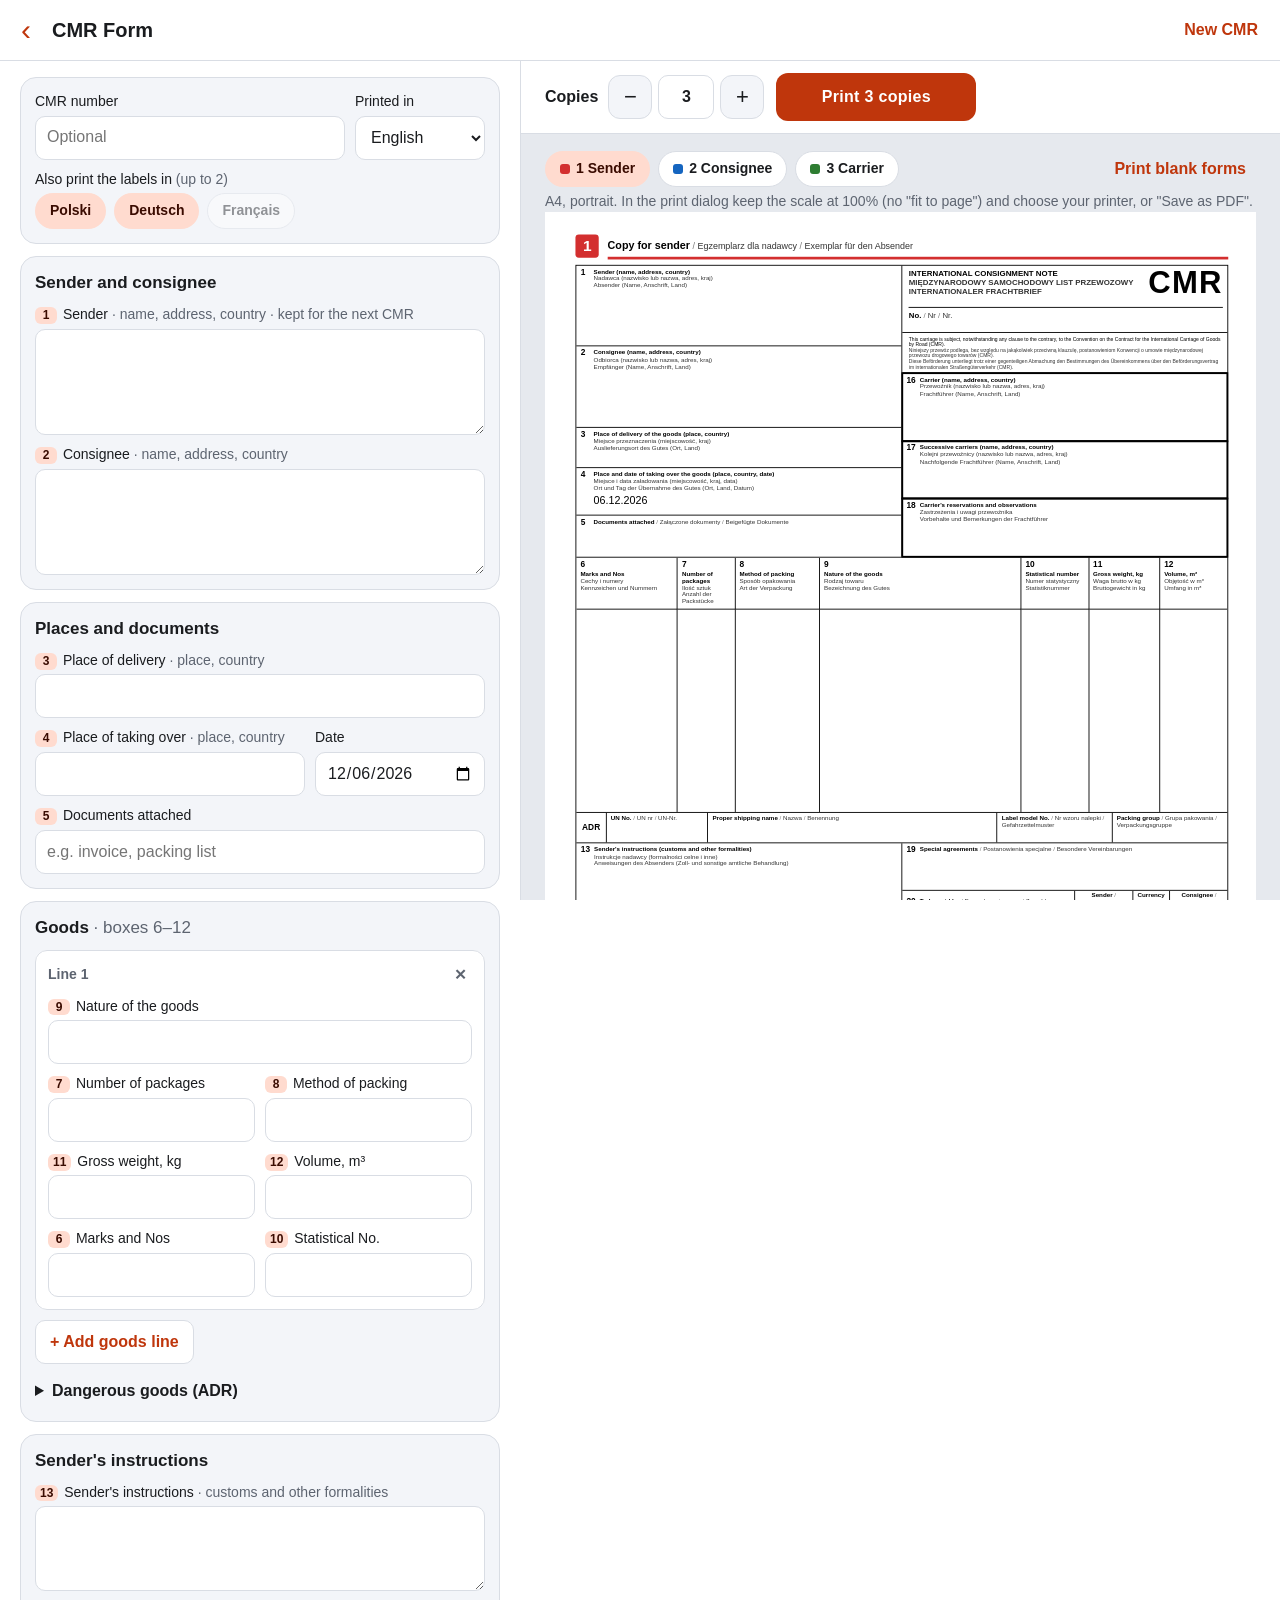
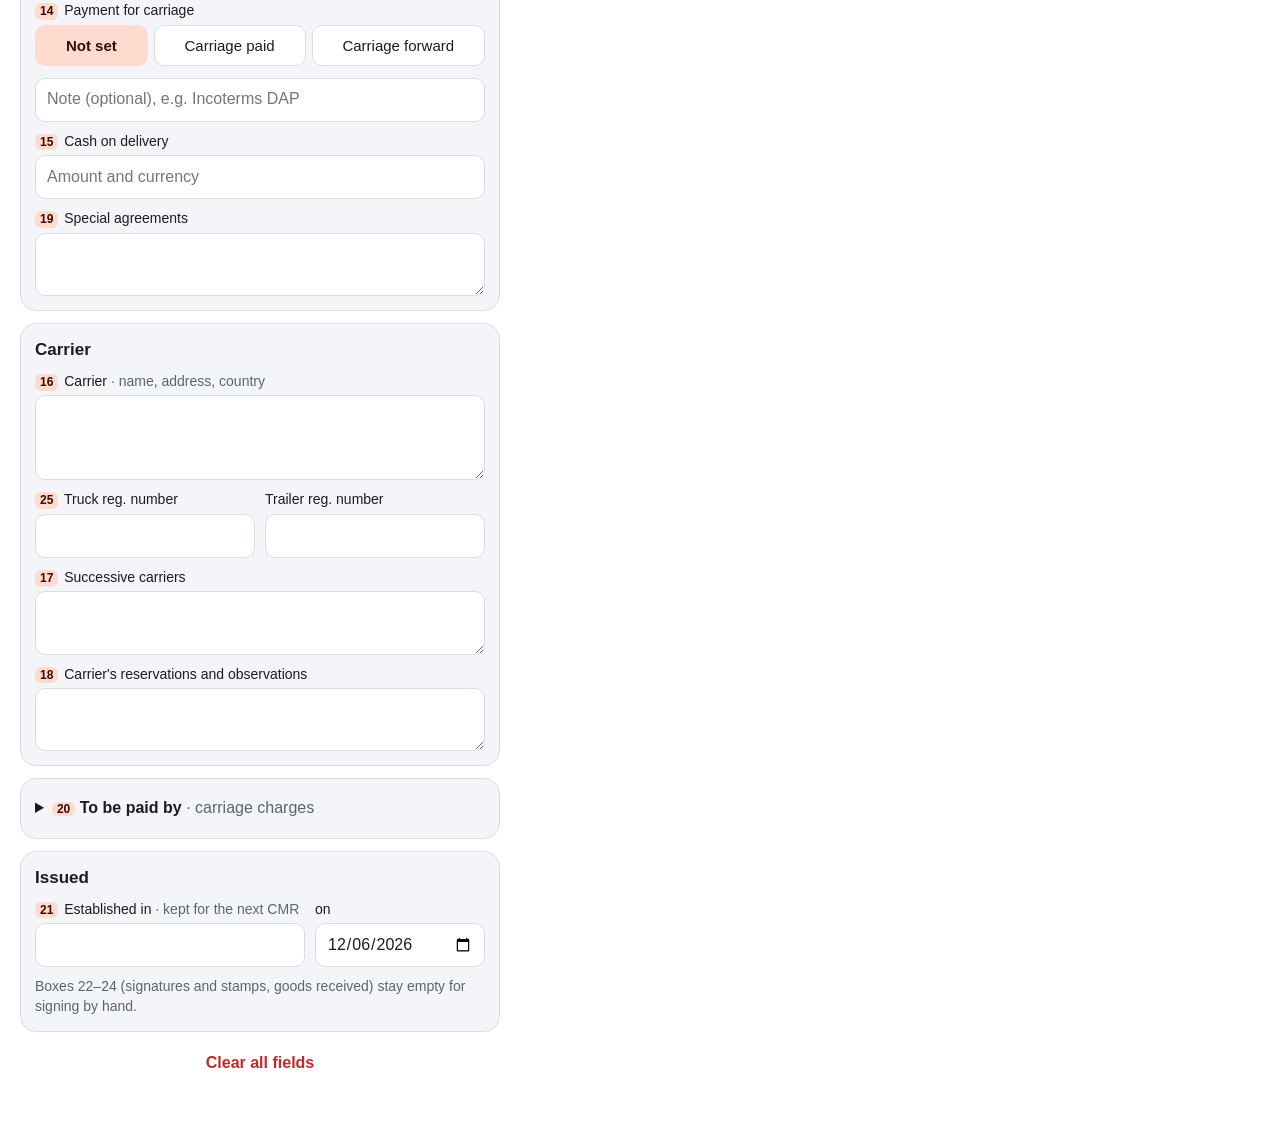
==== cmr/index.html @ 5729fc1d "Add CMR Form: fill in the consignment note and print it in any number of copies A new tool at /cmr/:" ====
<!doctype html>
<html lang="en">
<head>
  <meta charset="utf-8">
  <meta name="viewport" content="width=device-width, initial-scale=1, viewport-fit=cover">
  <title>CMR Form</title>
  <meta name="description" content="Fill in the CMR international consignment note and print it on A4, as many copies as you need.">
  <meta name="theme-color" content="#BF360C">
  <meta name="apple-mobile-web-app-capable" content="yes">
  <meta name="mobile-web-app-capable" content="yes">
  <meta name="apple-mobile-web-app-title" content="CMR Form">
  <meta name="apple-mobile-web-app-status-bar-style" content="default">
  <link rel="manifest" href="manifest.webmanifest">
  <link rel="apple-touch-icon" href="icons/apple-touch-icon.png">
  <link rel="icon" type="image/svg+xml" href="icons/icon.svg">
  <link rel="stylesheet" href="styles.css">
  <script type="module" src="js/app.js"></script>
</head>
<body>
<div class="app">
  <header class="topbar">
    <a class="back" href="../" aria-label="Warehouse Tools">‹</a>
    <h1>CMR Form</h1>
    <button id="new-btn" class="text-btn" type="button">New CMR</button>
  </header>

  <div class="layout">
    <form id="form" class="editor" autocomplete="off" novalidate>

      <section class="card">
        <div class="row">
          <label class="field grow">
            <span class="fl">CMR number</span>
            <input data-key="no" type="text" placeholder="Optional" spellcheck="false">
          </label>
          <label class="field">
            <span class="fl">Printed in</span>
            <select id="lang-main"></select>
          </label>
        </div>
        <div class="field">
          <span class="fl">Also print the labels in <span class="muted">(up to 2)</span></span>
          <div id="lang-extra" class="chips"></div>
        </div>
      </section>

      <section class="card">
        <h2>Sender and consignee</h2>
        <label class="field">
          <span class="fl"><b>1</b> Sender <span class="muted">· name, address, country · kept for the next CMR</span></span>
          <textarea data-key="sender" rows="4"></textarea>
        </label>
        <label class="field">
          <span class="fl"><b>2</b> Consignee <span class="muted">· name, address, country</span></span>
          <textarea data-key="consignee" rows="4"></textarea>
        </label>
      </section>

      <section class="card">
        <h2>Places and documents</h2>
        <label class="field">
          <span class="fl"><b>3</b> Place of delivery <span class="muted">· place, country</span></span>
          <input data-key="delivery" type="text">
        </label>
        <div class="row">
          <label class="field grow">
            <span class="fl"><b>4</b> Place of taking over <span class="muted">· place, country</span></span>
            <input data-key="takeoverPlace" type="text">
          </label>
          <label class="field date">
            <span class="fl">Date</span>
            <input data-key="takeoverDate" type="date">
          </label>
        </div>
        <label class="field">
          <span class="fl"><b>5</b> Documents attached</span>
          <input data-key="documents" type="text" placeholder="e.g. invoice, packing list">
        </label>
      </section>

      <section class="card">
        <h2>Goods <span class="muted">· boxes 6–12</span></h2>
        <div id="items"></div>
        <button id="add-item" class="secondary-btn" type="button">+ Add goods line</button>
        <p id="goods-total" class="total-line"></p>
        <details class="sub" id="adr-details">
          <summary>Dangerous goods (ADR)</summary>
          <div class="row">
            <label class="field"><span class="fl">UN No.</span><input data-key="adrUn" type="text" inputmode="numeric"></label>
            <label class="field grow"><span class="fl">Proper shipping name</span><input data-key="adrName" type="text"></label>
          </div>
          <div class="row">
            <label class="field grow"><span class="fl">Label model No.</span><input data-key="adrLabel" type="text"></label>
            <label class="field grow"><span class="fl">Packing group</span><input data-key="adrGroup" type="text"></label>
          </div>
        </details>
      </section>

      <section class="card">
        <h2>Sender's instructions</h2>
        <label class="field">
          <span class="fl"><b>13</b> Sender's instructions <span class="muted">· customs and other formalities</span></span>
          <textarea data-key="instructions" rows="3"></textarea>
        </label>
        <div class="field">
          <span class="fl"><b>14</b> Payment for carriage</span>
          <div class="seg" role="radiogroup">
            <label><input type="radio" name="payment" data-key="payment" value=""><span>Not set</span></label>
            <label><input type="radio" name="payment" data-key="payment" value="paid"><span>Carriage paid</span></label>
            <label><input type="radio" name="payment" data-key="payment" value="forward"><span>Carriage forward</span></label>
          </div>
          <input data-key="paymentNote" type="text" placeholder="Note (optional), e.g. Incoterms DAP">
        </div>
        <label class="field">
          <span class="fl"><b>15</b> Cash on delivery</span>
          <input data-key="cod" type="text" placeholder="Amount and currency">
        </label>
        <label class="field">
          <span class="fl"><b>19</b> Special agreements</span>
          <textarea data-key="special" rows="2"></textarea>
        </label>
      </section>

      <section class="card">
        <h2>Carrier</h2>
        <label class="field">
          <span class="fl"><b>16</b> Carrier <span class="muted">· name, address, country</span></span>
          <textarea data-key="carrier" rows="3"></textarea>
        </label>
        <div class="row">
          <label class="field grow"><span class="fl"><b>25</b> Truck reg. number</span><input data-key="truck" type="text" autocapitalize="characters" spellcheck="false"></label>
          <label class="field grow"><span class="fl">Trailer reg. number</span><input data-key="trailer" type="text" autocapitalize="characters" spellcheck="false"></label>
        </div>
        <label class="field">
          <span class="fl"><b>17</b> Successive carriers</span>
          <textarea data-key="successive" rows="2"></textarea>
        </label>
        <label class="field">
          <span class="fl"><b>18</b> Carrier's reservations and observations</span>
          <textarea data-key="reservations" rows="2"></textarea>
        </label>
      </section>

      <section class="card">
        <details class="sub">
          <summary><b>20</b> To be paid by <span class="muted">· carriage charges</span></summary>
          <div class="charges-grid" id="charges"></div>
        </details>
      </section>

      <section class="card">
        <h2>Issued</h2>
        <div class="row">
          <label class="field grow">
            <span class="fl"><b>21</b> Established in <span class="muted">· kept for the next CMR</span></span>
            <input data-key="issuedPlace" type="text">
          </label>
          <label class="field date">
            <span class="fl">on</span>
            <input data-key="issuedDate" type="date">
          </label>
        </div>
        <p class="hint">Boxes 22–24 (signatures and stamps, goods received) stay empty for signing by hand.</p>
      </section>

      <button id="clear-btn" class="text-btn danger clear" type="button">Clear all fields</button>
    </form>

    <aside class="preview-pane" aria-label="Print preview">
      <div class="printbar">
        <div class="copies">
          <span class="copies-label">Copies</span>
          <button id="copies-minus" class="step" type="button" aria-label="Fewer copies">−</button>
          <input id="copies" type="number" min="1" max="10" inputmode="numeric" aria-label="Number of copies">
          <button id="copies-plus" class="step" type="button" aria-label="More copies">+</button>
        </div>
        <button id="print-btn" class="primary-btn" type="button">Print</button>
      </div>
      <div class="pane-body">
        <div class="pane-head">
          <div id="copy-chips" class="chips copy-chips" aria-label="Preview copy"></div>
          <button id="blank-btn" class="text-btn" type="button">Print blank forms</button>
        </div>
        <p class="hint print-hint">A4, portrait. In the print dialog keep the scale at 100% (no "fit to page") and choose your printer, or "Save as PDF".</p>
        <div id="preview-wrap" class="preview-wrap"><div id="preview" class="preview"></div></div>
      </div>
    </aside>
  </div>
</div>

<datalist id="packing-list">
  <option value="EUR pallet">
  <option value="Pallet">
  <option value="Carton">
  <option value="Box">
  <option value="Crate">
  <option value="Bag">
  <option value="Drum">
  <option value="Roll">
  <option value="Bundle">
  <option value="Loose">
</datalist>

<!-- The pages that go to the printer: built when printing, hidden on screen. -->
<div id="print-root" class="print-root" aria-hidden="true"></div>
</body>
</html>
---- cmr/styles.css ----
:root {
  --bg: #ffffff;
  --surface: #f3f5f9;
  --pane: #e6e9ee;
  --text: #1a1c1f;
  --muted: #5d6470;
  --line: #d9dde4;
  --field: #ffffff;
  --primary: #bf360c;
  --on-primary: #ffffff;
  --primary-soft: #ffdbcf;
  --on-primary-soft: #3a0b00;
  --danger: #c62828;
  color-scheme: light;
}

@media (prefers-color-scheme: dark) {
  :root {
    --bg: #111318;
    --surface: #1d2027;
    --pane: #0b0d10;
    --text: #e3e5ea;
    --muted: #a3a9b4;
    --line: #353a44;
    --field: #15181d;
    --primary: #ffb59d;
    --on-primary: #5d1900;
    --primary-soft: #6e2710;
    --on-primary-soft: #ffdbcf;
    --danger: #ffb4ab;
    color-scheme: dark;
  }
}

* { box-sizing: border-box; }

html, body {
  margin: 0;
  background: var(--bg);
  color: var(--text);
  font: 16px/1.4 -apple-system, BlinkMacSystemFont, "Segoe UI", Roboto, Helvetica, Arial, sans-serif;
  -webkit-text-size-adjust: 100%;
  -webkit-tap-highlight-color: transparent;
}

button, input, select, textarea { font: inherit; color: inherit; }
button { cursor: pointer; }
[hidden] { display: none !important; }

/* ---------- Top bar ---------- */

.topbar {
  position: sticky;
  top: 0;
  z-index: 5;
  display: flex;
  align-items: center;
  gap: 4px;
  padding: calc(env(safe-area-inset-top) + 8px) 12px 8px 4px;
  border-bottom: 1px solid var(--line);
  background: var(--bg);
}
.topbar h1 { flex: 1; margin: 0; font-size: 20px; font-weight: 600; }
.back {
  display: grid;
  place-items: center;
  width: 44px;
  height: 44px;
  border-radius: 22px;
  color: var(--primary);
  font-size: 30px;
  line-height: 1;
  text-decoration: none;
}
.back:active { background: var(--surface); }

.text-btn {
  border: 0;
  background: none;
  color: var(--primary);
  font-weight: 600;
  padding: 8px 10px;
  border-radius: 8px;
}
.text-btn:hover { background: var(--surface); }
.text-btn.danger { color: var(--danger); }

.icon-btn {
  border: 0;
  background: none;
  color: var(--muted);
  width: 36px;
  height: 36px;
  border-radius: 18px;
  font-size: 15px;
  flex: none;
}
.icon-btn:hover { background: var(--surface); color: var(--text); }

.primary-btn {
  border: 0;
  border-radius: 12px;
  padding: 0 20px;
  min-height: 48px;
  background: var(--primary);
  color: var(--on-primary);
  font-weight: 700;
  letter-spacing: 0.02em;
  white-space: nowrap;
}
.primary-btn:active { filter: brightness(0.92); }

.secondary-btn {
  border: 1px solid var(--line);
  border-radius: 10px;
  padding: 10px 14px;
  background: var(--bg);
  color: var(--primary);
  font-weight: 600;
}
.secondary-btn:hover { background: var(--surface); }

/* ---------- Layout ---------- */

.layout { display: block; }

.editor {
  max-width: 640px;
  margin: 0 auto;
  padding: 12px 12px 8px;
}

.preview-pane { background: var(--pane); }
.pane-body { padding: 16px 16px 120px; }
.pane-head { display: flex; flex-wrap: wrap; align-items: center; gap: 8px; justify-content: space-between; }
.print-hint { margin: 8px 0 12px; }

.preview-wrap { position: relative; overflow: hidden; }
.preview { transform-origin: 0 0; width: max-content; }
.preview .sheet { box-shadow: 0 1px 3px rgba(0, 0, 0, 0.25), 0 6px 24px rgba(0, 0, 0, 0.12); }

/* Phones: copies and Print stay at the bottom of the screen. */
.printbar {
  position: fixed;
  left: 0;
  right: 0;
  bottom: 0;
  z-index: 6;
  display: flex;
  align-items: center;
  gap: 12px;
  padding: 10px 16px calc(env(safe-area-inset-bottom) + 10px);
  border-top: 1px solid var(--line);
  background: var(--bg);
}
.printbar .primary-btn { flex: 1; min-width: 0; padding: 0 12px; }
.editor { padding-bottom: 24px; }
@media (max-width: 480px) { .printbar .copies-label { display: none; } }

@media (min-width: 1000px) {
  .layout {
    display: grid;
    grid-template-columns: minmax(400px, 520px) 1fr;
    align-items: start;
  }
  .editor { max-width: none; margin: 0; padding: 16px 20px 40px; }
  .preview-pane {
    position: sticky;
    top: 61px;
    height: calc(100vh - 61px);
    overflow-y: auto;
    border-left: 1px solid var(--line);
  }
  .printbar {
    position: sticky;
    top: 0;
    padding: 12px 24px;
    border-top: 0;
    border-bottom: 1px solid var(--line);
  }
  .printbar .primary-btn { flex: none; min-width: 200px; }
  .pane-body { padding: 16px 24px 32px; }
}

/* ---------- Form ---------- */

.card {
  margin-bottom: 12px;
  padding: 14px;
  border: 1px solid var(--line);
  border-radius: 16px;
  background: var(--surface);
}
.card h2 { margin: 0 0 10px; font-size: 17px; }
.muted { color: var(--muted); font-weight: 400; }
.hint { margin: 4px 0 0; color: var(--muted); font-size: 14px; }

.field { display: flex; flex-direction: column; gap: 4px; margin-bottom: 10px; min-width: 0; }
.field:last-child { margin-bottom: 0; }
.fl { font-size: 14px; color: var(--text); }
.fl b {
  display: inline-block;
  min-width: 22px;
  padding: 0 5px;
  margin-right: 2px;
  border-radius: 6px;
  background: var(--primary-soft);
  color: var(--on-primary-soft);
  font-size: 12px;
  text-align: center;
}

input[type="text"], input[type="date"], input[type="number"], select, textarea {
  width: 100%;
  min-height: 44px;
  padding: 9px 11px;
  border: 1px solid var(--line);
  border-radius: 10px;
  background: var(--field);
  font-size: 16px;
}
textarea { resize: vertical; line-height: 1.35; }
input:focus, select:focus, textarea:focus { outline: 2px solid var(--primary); outline-offset: -1px; border-color: transparent; }

.row { display: flex; gap: 10px; flex-wrap: wrap; margin-bottom: 10px; }
.row:last-child { margin-bottom: 0; }
.row > .field { margin-bottom: 0; }
.row .grow { flex: 1 1 200px; }
.row .date { flex: 0 1 170px; }
.row select { min-width: 130px; }

.chips { display: flex; flex-wrap: wrap; gap: 8px; }
.chip {
  display: inline-flex;
  align-items: center;
  gap: 6px;
  min-height: 36px;
  padding: 6px 14px;
  border: 1px solid var(--line);
  border-radius: 18px;
  background: var(--bg);
  font-size: 14px;
  font-weight: 600;
}
.chip[aria-pressed="true"] { background: var(--primary-soft); color: var(--on-primary-soft); border-color: transparent; }
.chip:disabled { opacity: 0.45; cursor: default; }
.chip .dot { width: 10px; height: 10px; border-radius: 3px; flex: none; }

.item {
  margin: 0 0 10px;
  padding: 10px 12px 12px;
  border: 1px solid var(--line);
  border-radius: 12px;
  background: var(--bg);
  min-width: 0;
}
.item-head { display: flex; align-items: center; justify-content: space-between; margin: -4px -6px 4px 0; font-weight: 600; font-size: 14px; color: var(--muted); }
.item-grid { display: grid; grid-template-columns: 1fr 1fr; gap: 10px; }
.item-grid .field { margin: 0; }
.item-grid .span2 { grid-column: 1 / -1; }
.total-line { margin: 10px 0 0; font-weight: 600; }
.total-line:empty { display: none; }

.sub { margin-top: 12px; }
.card > .sub:first-child { margin-top: 0; }
.sub summary { cursor: pointer; font-weight: 600; padding: 4px 0; }
.sub summary b { font-size: 12px; padding: 0 5px; border-radius: 6px; background: var(--primary-soft); color: var(--on-primary-soft); }
.sub[open] summary { margin-bottom: 10px; }

.seg { display: flex; flex-wrap: wrap; gap: 6px; margin-bottom: 8px; }
.seg label { flex: 1 1 auto; }
.seg input { position: absolute; opacity: 0; pointer-events: none; }
.seg span {
  display: block;
  padding: 9px 12px;
  border: 1px solid var(--line);
  border-radius: 10px;
  background: var(--bg);
  text-align: center;
  font-size: 15px;
  cursor: pointer;
}
.seg input:checked + span { background: var(--primary-soft); color: var(--on-primary-soft); border-color: transparent; font-weight: 600; }
.seg input:focus-visible + span { outline: 2px solid var(--primary); }

.charges-grid { display: grid; grid-template-columns: minmax(90px, 1.4fr) 1fr 0.7fr 1fr; gap: 6px; align-items: center; }
.charges-grid input { min-height: 38px; padding: 6px 8px; font-size: 15px; }
.ch-head { font-size: 13px; color: var(--muted); font-weight: 600; }
.ch-name { font-size: 14px; }

.clear { display: block; margin: 4px auto 0; }

.copies { display: flex; align-items: center; gap: 6px; }
.copies-label { font-weight: 600; margin-right: 4px; }
.copies input { width: 56px; min-height: 44px; text-align: center; padding: 6px; font-weight: 700; -moz-appearance: textfield; appearance: textfield; }
.copies input::-webkit-inner-spin-button, .copies input::-webkit-outer-spin-button { -webkit-appearance: none; margin: 0; }
.step {
  width: 44px;
  height: 44px;
  border: 1px solid var(--line);
  border-radius: 12px;
  background: var(--surface);
  font-size: 22px;
  line-height: 1;
}
.step:disabled { opacity: 0.4; cursor: default; }

/* ==========================================================================
   The A4 sheet. Sizes in mm and pt so the printout matches the preview.
   ========================================================================== */

.sheet {
  --lfs: 5.2pt;
  --thin: 0.2mm;
  --thick: 0.6mm;
  width: 210mm;
  height: 296mm;
  padding: 6mm 8mm 6mm 9mm;
  display: flex;
  flex-direction: column;
  overflow: hidden;
  background: #fff;
  color: #000;
  font-family: Arial, "Helvetica Neue", Helvetica, "Liberation Sans", "Nimbus Sans", sans-serif;
  font-size: 9pt;
  line-height: 1.15;
  -webkit-print-color-adjust: exact;
  print-color-adjust: exact;
}
.sheet[data-langs="1"] { --lfs: 6.4pt; }
.sheet[data-langs="2"] { --lfs: 5.7pt; }

.sheet .l1 { font-weight: 700; }
.sheet .l2 { color: #333; }
.sheet .sep { color: #777; }

.copy-band {
  position: relative;
  display: flex;
  align-items: center;
  gap: 2.5mm;
  height: 8mm;
  margin-bottom: 1.5mm;
  font-size: 7.5pt;
}
.copy-no {
  display: grid;
  place-items: center;
  width: 7mm;
  height: 7mm;
  border-radius: 1mm;
  color: #fff;
  font-size: 13pt;
  font-weight: 700;
}
.copy-name .l1 { font-size: 9pt; }
.copy-bar { position: absolute; left: 9.5mm; right: 0; bottom: 0; height: 0.8mm; }

.frame {
  flex: 1;
  min-height: 0;
  display: flex;
  flex-direction: column;
  border: 0.35mm solid #000;
}
.frame > * { flex: none; }
.frame > *:not(:last-child) { border-bottom: var(--thin) solid #000; }

.sec.two { display: flex; }
.sec.two > .col { flex: 1 1 50%; min-width: 0; display: flex; flex-direction: column; }
.sec.two > .col:first-child { border-right: var(--thin) solid #000; }
.col > *:not(:last-child) { border-bottom: var(--thin) solid #000; }

.box {
  position: relative;
  display: flex;
  flex-direction: column;
  min-height: 0;
  padding: 0.8mm 1.3mm 0.6mm;
  overflow: hidden;
}
.box.bold { outline: var(--thick) solid #000; outline-offset: calc(var(--thick) * -1 + 0.1mm); }

.lbl { display: flex; align-items: flex-start; gap: 1.2mm; flex: none; }
.num { flex: none; min-width: 2.6mm; font-size: 7pt; font-weight: 700; line-height: 1; }
.lt { display: block; font-size: var(--lfs); line-height: 1.12; }
.lt > .l1, .lt > .l2 { display: block; }
.lt.inline > .l1, .lt.inline > .l2 { display: inline; }

.val {
  flex: 1;
  min-height: 0;
  overflow: hidden;
  padding: 0.6mm 0 0 3.8mm;
  white-space: pre-wrap;
  overflow-wrap: anywhere;
  font-size: 9pt;
  line-height: 1.17;
}

/* Title block */
.titleblk { display: flex; flex-direction: column; padding: 1.2mm 1.5mm 1mm 2mm; }
.tb-top { display: flex; gap: 2mm; align-items: flex-start; flex: 1; min-height: 0; }
.tb-titles { flex: 1; min-width: 0; height: 100%; overflow: hidden; font-size: 6.6pt; line-height: 1.15; }
.tb-titles > span { display: block; }
.tb-titles .l2 { font-weight: 700; color: #333; }
.tb-cmr { font-size: 26pt; font-weight: 700; letter-spacing: 0.04em; line-height: 0.9; }
.tb-no { display: flex; align-items: baseline; gap: 2mm; height: 6.5mm; flex: none; padding-top: 1.2mm; border-top: var(--thin) solid #000; }
.tb-no .lt { font-size: 6.5pt; white-space: nowrap; }
.tb-no-val { flex: 1; min-width: 0; overflow: hidden; white-space: nowrap; font-size: 11pt; font-weight: 700; }

.clause { padding: 0.9mm 1.5mm 0.7mm 2mm; overflow: hidden; font-size: 5.2pt; line-height: 1.12; }
.clause > span { display: block; }
.clause .l1 { font-weight: 400; }
.clause .l2 { color: #333; }

/* Goods */
.goods { flex: 1 1 auto !important; min-height: 0; display: flex; flex-direction: column; }
.ggrid {
  flex: 1;
  min-height: 0;
  overflow: hidden;
  display: grid;
  grid-template-columns: 30mm 17mm 25mm 1fr 20mm 21mm 20mm;
  font-size: 8.5pt;
  line-height: 1.15;
}
.ggrid > div { border-right: var(--thin) solid #000; min-width: 0; padding: 0 1.2mm; overflow-wrap: anywhere; }
.ggrid > div:nth-child(7n) { border-right: 0; }
.gh { display: flex; flex-direction: column; gap: 0.4mm; padding: 0.8mm 1.2mm 1mm !important; border-bottom: var(--thin) solid #000; }
.gh .num { margin-bottom: 0.2mm; }
.gc { padding-top: 0.7mm !important; white-space: pre-wrap; }
.gc.num-col { text-align: right; }
.gc.filler { min-height: 0; }
.gc.total { padding: 0.6mm 1.2mm 0.6mm !important; border-top: var(--thin) solid #000; font-weight: 700; }
.gc.total .lt { font-size: var(--lfs); }

.adr {
  flex: none;
  display: grid;
  grid-template-columns: 9mm 30mm 1fr 34mm 34mm;
  border-top: var(--thin) solid #000;
  min-height: 8.5mm;
}
.adr > div { border-right: var(--thin) solid #000; padding: 0.7mm 1.2mm 0.5mm; min-width: 0; overflow: hidden; }
.adr > div:last-child { border-right: 0; }
.adr-tag { display: grid; place-items: center; font-weight: 700; font-size: 7pt; }
.adr-cell { display: flex; flex-direction: column; }
.adr-val { flex: 1; min-height: 3.5mm; overflow: hidden; font-size: 8pt; white-space: nowrap; text-overflow: clip; }

/* Box 14 */
.pay { display: flex; gap: 2mm; padding: 0.6mm 0 0 3.8mm; flex: none; }
.opt { display: flex; align-items: flex-start; gap: 1mm; flex: 1 1 50%; min-width: 0; }
.opt .lt { font-size: var(--lfs); }
.cb {
  flex: none;
  display: grid;
  place-items: center;
  width: 2.8mm;
  height: 2.8mm;
  border: var(--thin) solid #000;
  font-size: 7pt;
  font-weight: 700;
  line-height: 1;
}

/* Box 20 */
.box.charges { padding: 0; }
.chgrid {
  height: 100%;
  display: grid;
  grid-template-columns: 1fr 17mm 11mm 17mm;
  grid-template-rows: auto repeat(7, 1fr);
}
.chgrid > div { border-right: var(--thin) solid #000; border-bottom: var(--thin) solid #000; padding: 0.3mm 1mm; min-width: 0; overflow: hidden; display: flex; align-items: center; }
.chgrid > div:nth-child(4n) { border-right: 0; }
.chgrid > div:nth-last-child(-n + 4) { border-bottom: 0; }
.ch-h { font-size: var(--lfs); justify-content: center; text-align: center; line-height: 1.1; }
.ch-h.first { justify-content: flex-start; text-align: left; padding: 0.8mm 1.3mm !important; }
.ch-h .lt { font-size: var(--lfs); }
.ch-l .lt { font-size: calc(var(--lfs) - 0.3pt); line-height: 1.05; }
.ch-l.strong .l1 { text-transform: uppercase; }
.ch-v { justify-content: flex-end; font-size: 7.5pt; white-space: nowrap; }

/* Box 21 */
.r21 .box { flex: 1; }
.r21 .val { padding-top: 0.4mm; }

/* Boxes 22–24 */
.sigs { display: flex; }
.sigs > .box { flex: 1 1 33.3%; min-width: 0; }
.sigs > .box:not(:last-child) { border-right: var(--thin) solid #000; }
.sig-space { flex: 1; }
.recv { display: flex; align-items: flex-end; gap: 1mm; padding: 2.2mm 0 0 3.8mm; }
.recv .lt { font-size: var(--lfs); white-space: nowrap; }
.dots { flex: 1; border-bottom: var(--thin) dotted #000; height: 2.6mm; min-width: 4mm; }
.dots.short { flex: 0.8; }

/* Box 25 and the note */
.r25 .box { flex: 1; }
.regs { display: flex; gap: 3mm; padding: 0.7mm 0 0 3.8mm; flex: 1; min-height: 0; }
.reg { display: flex; align-items: baseline; gap: 1.5mm; flex: 1 1 50%; min-width: 0; }
.reg .lt { font-size: var(--lfs); white-space: nowrap; }
.reg b { flex: 1; min-width: 0; overflow: hidden; white-space: nowrap; font-size: 9pt; }
.note { justify-content: center; padding: 1mm 1.5mm; }
.note-text { max-height: 100%; overflow: hidden; font-size: 5pt; line-height: 1.15; }
.note-text .l1 { font-weight: 400; }

/* ---------- Printing: only the sheets go to the printer ---------- */

.print-root { position: fixed; left: -400mm; top: 0; visibility: hidden; pointer-events: none; }

@page { size: A4 portrait; margin: 0; }

@media print {
  html, body { background: #fff !important; }
  .app { display: none !important; }
  .print-root { position: static; left: auto; visibility: visible; }
  .print-root .sheet { break-after: page; page-break-after: always; }
  .print-root .sheet:last-child { break-after: auto; page-break-after: auto; }
}
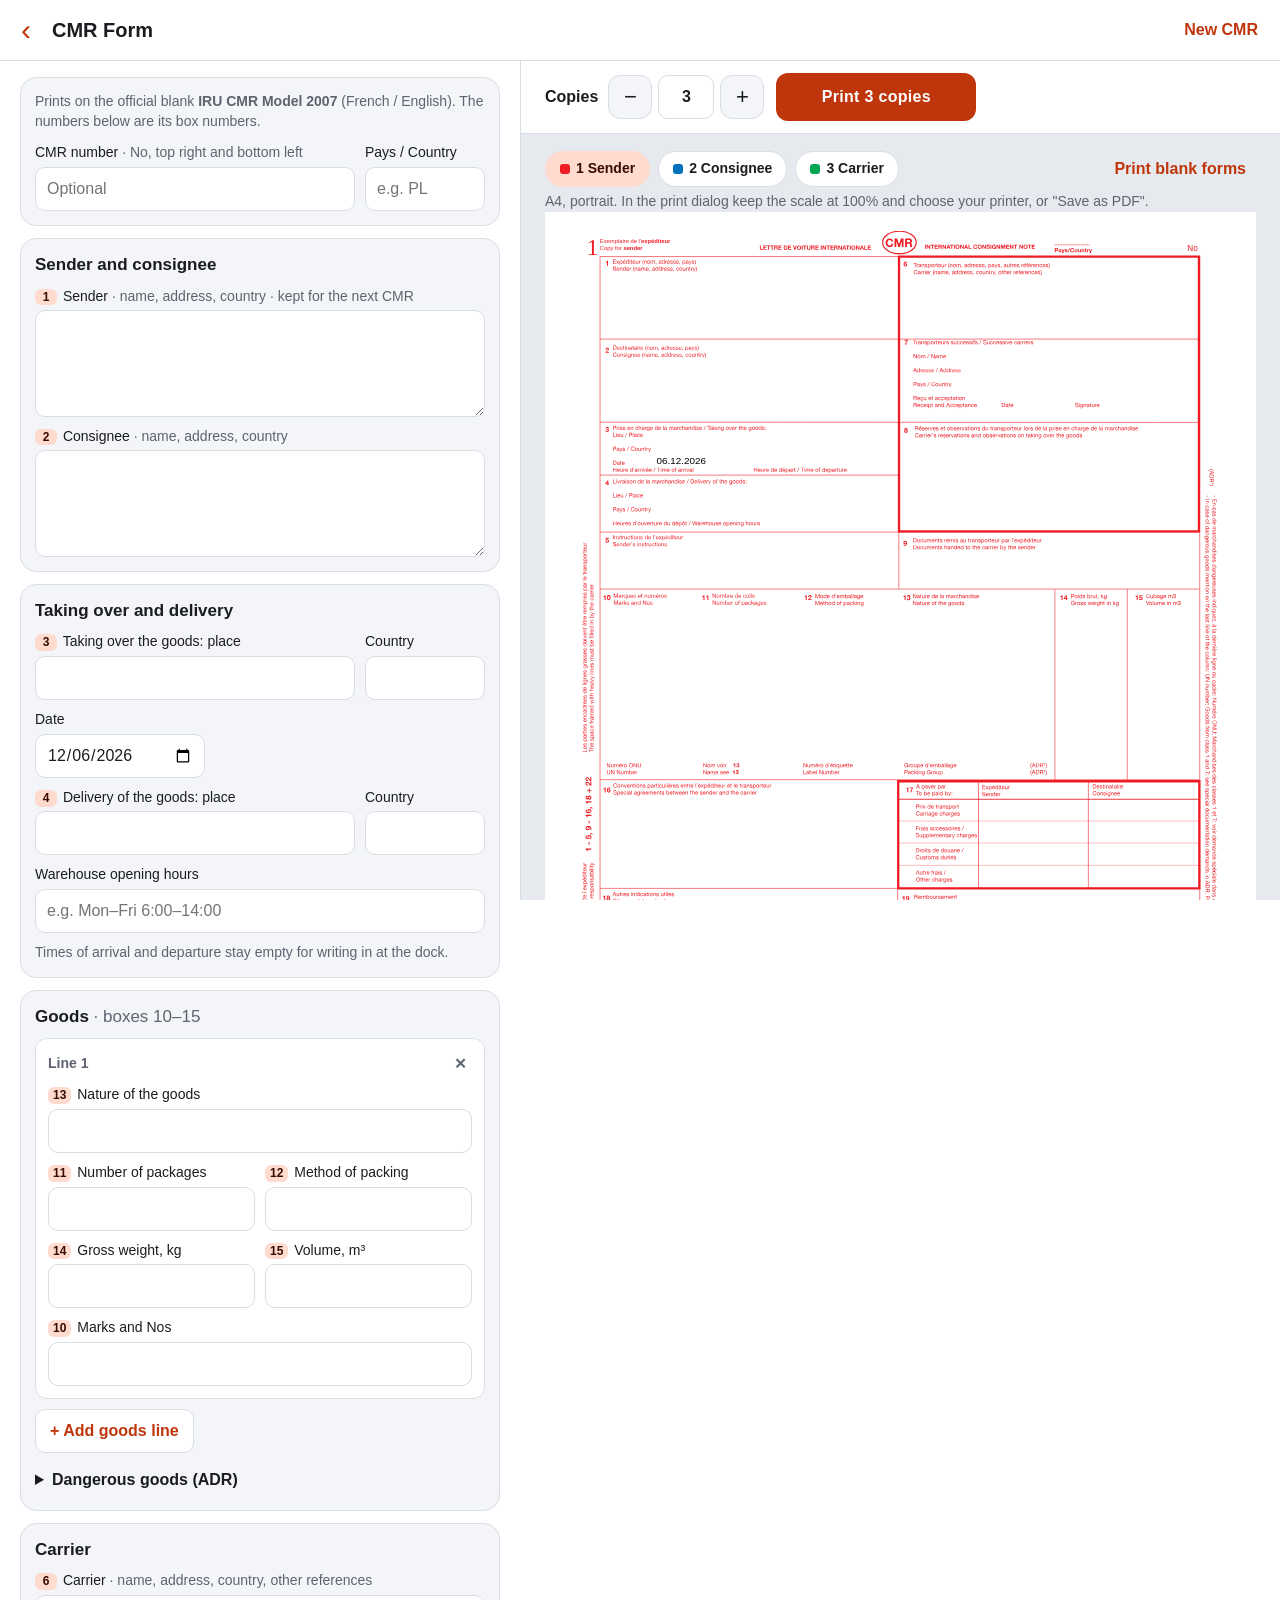
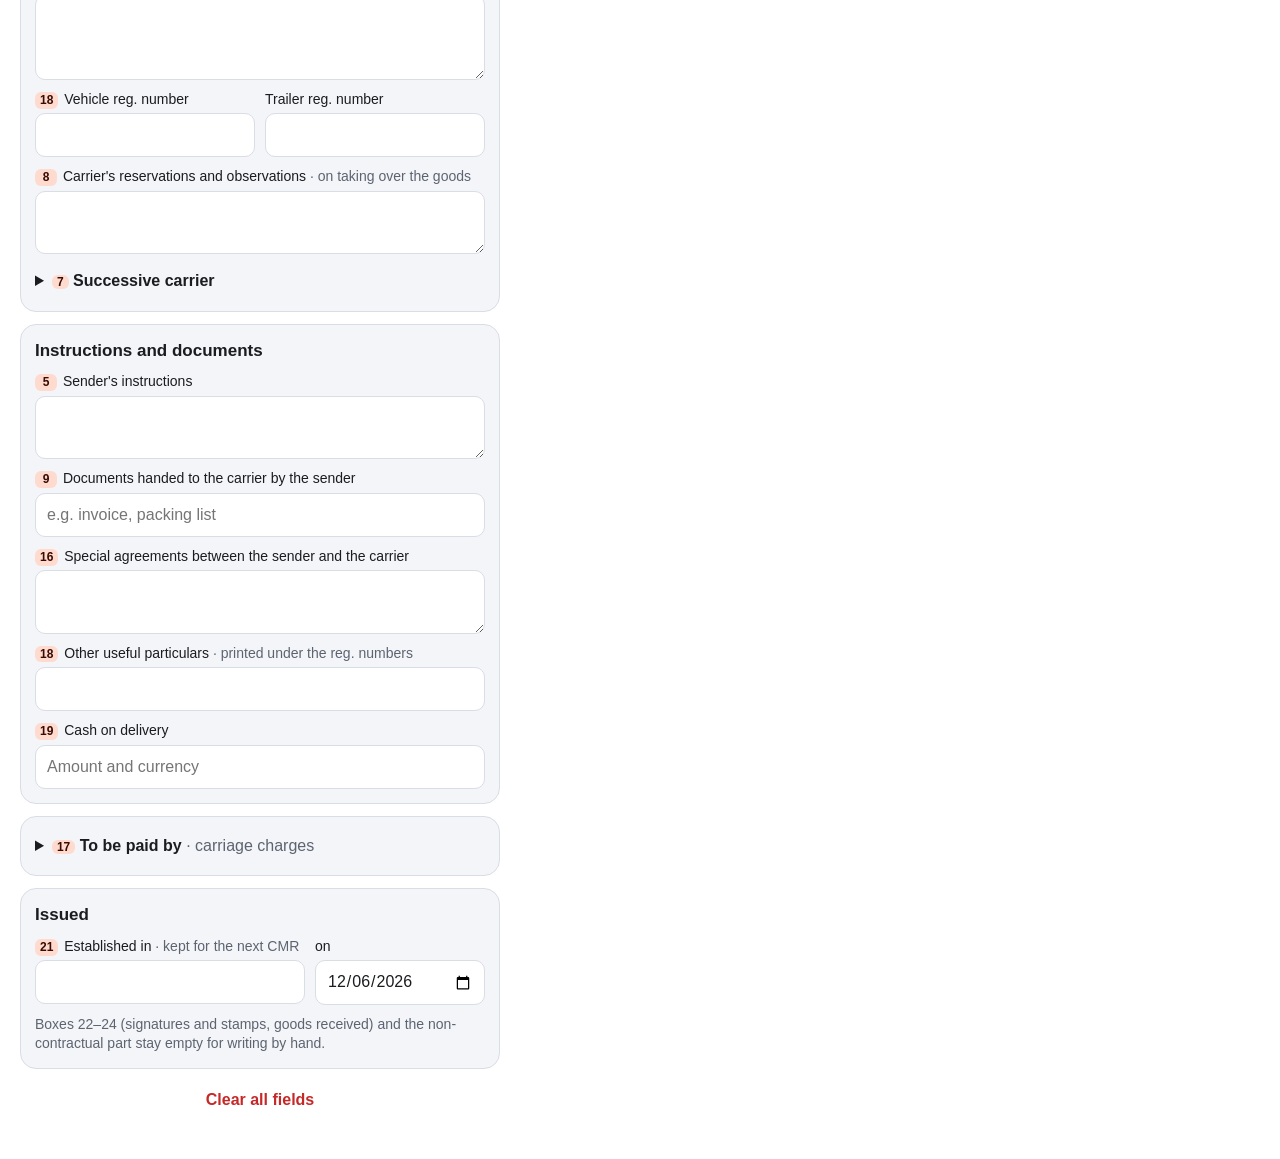
==== commit 671fca4f: "Print the CMR on IRU's official blank form (CMR Model 2007) The note is now printed on IRU's blank C" ====
--- a/cmr/index.html
+++ b/cmr/index.html
@@ -4,7 +4,7 @@
   <meta charset="utf-8">
   <meta name="viewport" content="width=device-width, initial-scale=1, viewport-fit=cover">
   <title>CMR Form</title>
-  <meta name="description" content="Fill in the CMR international consignment note and print it on A4, as many copies as you need.">
+  <meta name="description" content="Fill in the CMR consignment note and print it on the official IRU CMR Model 2007 form, as many copies as you need.">
   <meta name="theme-color" content="#BF360C">
   <meta name="apple-mobile-web-app-capable" content="yes">
   <meta name="mobile-web-app-capable" content="yes">
@@ -28,19 +28,16 @@
     <form id="form" class="editor" autocomplete="off" novalidate>
 
       <section class="card">
-        <div class="row">
-          <label class="field grow">
-            <span class="fl">CMR number</span>
+        <p class="form-note">Prints on the official blank <strong>IRU CMR Model 2007</strong> (French / English). The numbers below are its box numbers.</p>
+        <div class="row">
+          <label class="field grow">
+            <span class="fl">CMR number <span class="muted">· No, top right and bottom left</span></span>
             <input data-key="no" type="text" placeholder="Optional" spellcheck="false">
           </label>
-          <label class="field">
-            <span class="fl">Printed in</span>
-            <select id="lang-main"></select>
-          </label>
-        </div>
-        <div class="field">
-          <span class="fl">Also print the labels in <span class="muted">(up to 2)</span></span>
-          <div id="lang-extra" class="chips"></div>
+          <label class="field country">
+            <span class="fl">Pays / Country</span>
+            <input data-key="country" type="text" placeholder="e.g. PL" autocapitalize="characters" spellcheck="false">
+          </label>
         </div>
       </section>
 
@@ -57,93 +54,104 @@
       </section>
 
       <section class="card">
-        <h2>Places and documents</h2>
-        <label class="field">
-          <span class="fl"><b>3</b> Place of delivery <span class="muted">· place, country</span></span>
-          <input data-key="delivery" type="text">
-        </label>
-        <div class="row">
-          <label class="field grow">
-            <span class="fl"><b>4</b> Place of taking over <span class="muted">· place, country</span></span>
+        <h2>Taking over and delivery</h2>
+        <div class="row">
+          <label class="field grow">
+            <span class="fl"><b>3</b> Taking over the goods: place</span>
             <input data-key="takeoverPlace" type="text">
+          </label>
+          <label class="field country">
+            <span class="fl">Country</span>
+            <input data-key="takeoverCountry" type="text">
           </label>
           <label class="field date">
             <span class="fl">Date</span>
             <input data-key="takeoverDate" type="date">
           </label>
         </div>
-        <label class="field">
-          <span class="fl"><b>5</b> Documents attached</span>
-          <input data-key="documents" type="text" placeholder="e.g. invoice, packing list">
-        </label>
-      </section>
-
-      <section class="card">
-        <h2>Goods <span class="muted">· boxes 6–12</span></h2>
+        <div class="row">
+          <label class="field grow">
+            <span class="fl"><b>4</b> Delivery of the goods: place</span>
+            <input data-key="deliveryPlace" type="text">
+          </label>
+          <label class="field country">
+            <span class="fl">Country</span>
+            <input data-key="deliveryCountry" type="text">
+          </label>
+        </div>
+        <label class="field">
+          <span class="fl">Warehouse opening hours</span>
+          <input data-key="deliveryHours" type="text" placeholder="e.g. Mon–Fri 6:00–14:00">
+        </label>
+        <p class="hint">Times of arrival and departure stay empty for writing in at the dock.</p>
+      </section>
+
+      <section class="card">
+        <h2>Goods <span class="muted">· boxes 10–15</span></h2>
         <div id="items"></div>
         <button id="add-item" class="secondary-btn" type="button">+ Add goods line</button>
         <p id="goods-total" class="total-line"></p>
         <details class="sub" id="adr-details">
           <summary>Dangerous goods (ADR)</summary>
+          <p class="hint">Printed on the last line of the goods box. Write the proper shipping name in 13 Nature of the goods.</p>
           <div class="row">
-            <label class="field"><span class="fl">UN No.</span><input data-key="adrUn" type="text" inputmode="numeric"></label>
-            <label class="field grow"><span class="fl">Proper shipping name</span><input data-key="adrName" type="text"></label>
-          </div>
-          <div class="row">
-            <label class="field grow"><span class="fl">Label model No.</span><input data-key="adrLabel" type="text"></label>
+            <label class="field grow"><span class="fl">UN number</span><input data-key="adrUn" type="text" inputmode="numeric"></label>
+            <label class="field grow"><span class="fl">Label number</span><input data-key="adrLabel" type="text"></label>
             <label class="field grow"><span class="fl">Packing group</span><input data-key="adrGroup" type="text"></label>
           </div>
         </details>
       </section>
 
       <section class="card">
-        <h2>Sender's instructions</h2>
-        <label class="field">
-          <span class="fl"><b>13</b> Sender's instructions <span class="muted">· customs and other formalities</span></span>
-          <textarea data-key="instructions" rows="3"></textarea>
-        </label>
-        <div class="field">
-          <span class="fl"><b>14</b> Payment for carriage</span>
-          <div class="seg" role="radiogroup">
-            <label><input type="radio" name="payment" data-key="payment" value=""><span>Not set</span></label>
-            <label><input type="radio" name="payment" data-key="payment" value="paid"><span>Carriage paid</span></label>
-            <label><input type="radio" name="payment" data-key="payment" value="forward"><span>Carriage forward</span></label>
-          </div>
-          <input data-key="paymentNote" type="text" placeholder="Note (optional), e.g. Incoterms DAP">
-        </div>
-        <label class="field">
-          <span class="fl"><b>15</b> Cash on delivery</span>
+        <h2>Carrier</h2>
+        <label class="field">
+          <span class="fl"><b>6</b> Carrier <span class="muted">· name, address, country, other references</span></span>
+          <textarea data-key="carrier" rows="3"></textarea>
+        </label>
+        <div class="row">
+          <label class="field grow"><span class="fl"><b>18</b> Vehicle reg. number</span><input data-key="truck" type="text" autocapitalize="characters" spellcheck="false"></label>
+          <label class="field grow"><span class="fl">Trailer reg. number</span><input data-key="trailer" type="text" autocapitalize="characters" spellcheck="false"></label>
+        </div>
+        <label class="field">
+          <span class="fl"><b>8</b> Carrier's reservations and observations <span class="muted">· on taking over the goods</span></span>
+          <textarea data-key="reservations" rows="2"></textarea>
+        </label>
+        <details class="sub">
+          <summary><b>7</b> Successive carrier</summary>
+          <label class="field"><span class="fl">Name</span><input data-key="succName" type="text"></label>
+          <label class="field"><span class="fl">Address</span><input data-key="succAddress" type="text"></label>
+          <label class="field"><span class="fl">Country</span><input data-key="succCountry" type="text"></label>
+        </details>
+      </section>
+
+      <section class="card">
+        <h2>Instructions and documents</h2>
+        <label class="field">
+          <span class="fl"><b>5</b> Sender's instructions</span>
+          <textarea data-key="instructions" rows="2"></textarea>
+        </label>
+        <label class="field">
+          <span class="fl"><b>9</b> Documents handed to the carrier by the sender</span>
+          <input data-key="documents" type="text" placeholder="e.g. invoice, packing list">
+        </label>
+        <label class="field">
+          <span class="fl"><b>16</b> Special agreements between the sender and the carrier</span>
+          <textarea data-key="special" rows="2"></textarea>
+        </label>
+        <label class="field">
+          <span class="fl"><b>18</b> Other useful particulars <span class="muted">· printed under the reg. numbers</span></span>
+          <input data-key="other" type="text">
+        </label>
+        <label class="field">
+          <span class="fl"><b>19</b> Cash on delivery</span>
           <input data-key="cod" type="text" placeholder="Amount and currency">
         </label>
-        <label class="field">
-          <span class="fl"><b>19</b> Special agreements</span>
-          <textarea data-key="special" rows="2"></textarea>
-        </label>
-      </section>
-
-      <section class="card">
-        <h2>Carrier</h2>
-        <label class="field">
-          <span class="fl"><b>16</b> Carrier <span class="muted">· name, address, country</span></span>
-          <textarea data-key="carrier" rows="3"></textarea>
-        </label>
-        <div class="row">
-          <label class="field grow"><span class="fl"><b>25</b> Truck reg. number</span><input data-key="truck" type="text" autocapitalize="characters" spellcheck="false"></label>
-          <label class="field grow"><span class="fl">Trailer reg. number</span><input data-key="trailer" type="text" autocapitalize="characters" spellcheck="false"></label>
-        </div>
-        <label class="field">
-          <span class="fl"><b>17</b> Successive carriers</span>
-          <textarea data-key="successive" rows="2"></textarea>
-        </label>
-        <label class="field">
-          <span class="fl"><b>18</b> Carrier's reservations and observations</span>
-          <textarea data-key="reservations" rows="2"></textarea>
-        </label>
       </section>
 
       <section class="card">
         <details class="sub">
-          <summary><b>20</b> To be paid by <span class="muted">· carriage charges</span></summary>
+          <summary><b>17</b> To be paid by <span class="muted">· carriage charges</span></summary>
+          <p class="hint">Write the currency with the amount, e.g. 1 250,00 EUR.</p>
           <div class="charges-grid" id="charges"></div>
         </details>
       </section>
@@ -160,7 +168,7 @@
             <input data-key="issuedDate" type="date">
           </label>
         </div>
-        <p class="hint">Boxes 22–24 (signatures and stamps, goods received) stay empty for signing by hand.</p>
+        <p class="hint">Boxes 22–24 (signatures and stamps, goods received) and the non-contractual part stay empty for writing by hand.</p>
       </section>
 
       <button id="clear-btn" class="text-btn danger clear" type="button">Clear all fields</button>
@@ -174,14 +182,15 @@
           <input id="copies" type="number" min="1" max="10" inputmode="numeric" aria-label="Number of copies">
           <button id="copies-plus" class="step" type="button" aria-label="More copies">+</button>
         </div>
-        <button id="print-btn" class="primary-btn" type="button">Print</button>
+        <button id="print-btn" class="primary-btn" type="button" disabled>Print</button>
       </div>
       <div class="pane-body">
         <div class="pane-head">
           <div id="copy-chips" class="chips copy-chips" aria-label="Preview copy"></div>
           <button id="blank-btn" class="text-btn" type="button">Print blank forms</button>
         </div>
-        <p class="hint print-hint">A4, portrait. In the print dialog keep the scale at 100% (no "fit to page") and choose your printer, or "Save as PDF".</p>
+        <p id="fit-warning" class="fit-warning" role="status" hidden></p>
+        <p class="hint print-hint">A4, portrait. In the print dialog keep the scale at 100% and choose your printer, or "Save as PDF".</p>
         <div id="preview-wrap" class="preview-wrap"><div id="preview" class="preview"></div></div>
       </div>
     </aside>
@@ -201,6 +210,8 @@
   <option value="Loose">
 </datalist>
 
+<!-- IRU's blank form, loaded from template/iru-cmr-2007.svg and drawn on every page. -->
+<div id="form-art" class="form-art" aria-hidden="true"></div>
 <!-- The pages that go to the printer: built when printing, hidden on screen. -->
 <div id="print-root" class="print-root" aria-hidden="true"></div>
 </body>
--- a/cmr/styles.css
+++ b/cmr/styles.css
@@ -227,7 +227,8 @@
 .row > .field { margin-bottom: 0; }
 .row .grow { flex: 1 1 200px; }
 .row .date { flex: 0 1 170px; }
-.row select { min-width: 130px; }
+.row .country { flex: 0 1 120px; }
+.form-note { margin: 0 0 12px; font-size: 14px; color: var(--muted); }
 
 .chips { display: flex; flex-wrap: wrap; gap: 8px; }
 .chip {
@@ -267,23 +268,7 @@
 .sub summary b { font-size: 12px; padding: 0 5px; border-radius: 6px; background: var(--primary-soft); color: var(--on-primary-soft); }
 .sub[open] summary { margin-bottom: 10px; }
 
-.seg { display: flex; flex-wrap: wrap; gap: 6px; margin-bottom: 8px; }
-.seg label { flex: 1 1 auto; }
-.seg input { position: absolute; opacity: 0; pointer-events: none; }
-.seg span {
-  display: block;
-  padding: 9px 12px;
-  border: 1px solid var(--line);
-  border-radius: 10px;
-  background: var(--bg);
-  text-align: center;
-  font-size: 15px;
-  cursor: pointer;
-}
-.seg input:checked + span { background: var(--primary-soft); color: var(--on-primary-soft); border-color: transparent; font-weight: 600; }
-.seg input:focus-visible + span { outline: 2px solid var(--primary); }
-
-.charges-grid { display: grid; grid-template-columns: minmax(90px, 1.4fr) 1fr 0.7fr 1fr; gap: 6px; align-items: center; }
+.charges-grid { display: grid; grid-template-columns: minmax(110px, 1.2fr) 1fr 1fr; gap: 6px; align-items: center; }
 .charges-grid input { min-height: 38px; padding: 6px 8px; font-size: 15px; }
 .ch-head { font-size: 13px; color: var(--muted); font-weight: 600; }
 .ch-name { font-size: 14px; }
@@ -306,209 +291,82 @@
 .step:disabled { opacity: 0.4; cursor: default; }
 
 /* ==========================================================================
-   The A4 sheet. Sizes in mm and pt so the printout matches the preview.
+   The A4 sheet: IRU's blank CMR (Model 2007) with the data on top.
+   Positions are in pt on the IRU page (595.22 × 842 pt), so the print matches the form exactly.
    ========================================================================== */
 
 .sheet {
-  --lfs: 5.2pt;
-  --thin: 0.2mm;
-  --thick: 0.6mm;
+  --form: #ed1c24;
+  position: relative;
   width: 210mm;
   height: 296mm;
-  padding: 6mm 8mm 6mm 9mm;
-  display: flex;
-  flex-direction: column;
   overflow: hidden;
   background: #fff;
   color: #000;
-  font-family: Arial, "Helvetica Neue", Helvetica, "Liberation Sans", "Nimbus Sans", sans-serif;
+  font-family: Arial, "Liberation Sans", Arimo, Helvetica, sans-serif;
   font-size: 9pt;
-  line-height: 1.15;
   -webkit-print-color-adjust: exact;
   print-color-adjust: exact;
 }
-.sheet[data-langs="1"] { --lfs: 6.4pt; }
-.sheet[data-langs="2"] { --lfs: 5.7pt; }
-
-.sheet .l1 { font-weight: 700; }
-.sheet .l2 { color: #333; }
-.sheet .sep { color: #777; }
-
-.copy-band {
-  position: relative;
-  display: flex;
-  align-items: center;
-  gap: 2.5mm;
-  height: 8mm;
-  margin-bottom: 1.5mm;
-  font-size: 7.5pt;
-}
+
+/* The IRU page reaches 1.5 mm from the paper edge, where printers cannot print: it is shrunk to
+   97.5 % and centred, which leaves at least 7 mm all round. */
+.page {
+  position: absolute;
+  left: 0;
+  top: 0;
+  width: 595.22pt;
+  height: 842pt;
+  transform-origin: 0 0;
+  transform: translate(7.6pt, 2.7pt) scale(0.975);
+}
+.art { position: absolute; left: 0; top: 0; width: 595.22pt; height: 842pt; color: var(--form); overflow: visible; }
+
+/* Copy heading, sample-number "No" and other texts printed in the colour of the copy */
+.copy-head { color: var(--form); }
 .copy-no {
-  display: grid;
-  place-items: center;
-  width: 7mm;
-  height: 7mm;
-  border-radius: 1mm;
-  color: #fff;
-  font-size: 13pt;
-  font-weight: 700;
-}
-.copy-name .l1 { font-size: 9pt; }
-.copy-bar { position: absolute; left: 9.5mm; right: 0; bottom: 0; height: 0.8mm; }
-
-.frame {
-  flex: 1;
-  min-height: 0;
-  display: flex;
-  flex-direction: column;
-  border: 0.35mm solid #000;
-}
-.frame > * { flex: none; }
-.frame > *:not(:last-child) { border-bottom: var(--thin) solid #000; }
-
-.sec.two { display: flex; }
-.sec.two > .col { flex: 1 1 50%; min-width: 0; display: flex; flex-direction: column; }
-.sec.two > .col:first-child { border-right: var(--thin) solid #000; }
-.col > *:not(:last-child) { border-bottom: var(--thin) solid #000; }
-
-.box {
-  position: relative;
-  display: flex;
-  flex-direction: column;
-  min-height: 0;
-  padding: 0.8mm 1.3mm 0.6mm;
-  overflow: hidden;
-}
-.box.bold { outline: var(--thick) solid #000; outline-offset: calc(var(--thick) * -1 + 0.1mm); }
-
-.lbl { display: flex; align-items: flex-start; gap: 1.2mm; flex: none; }
-.num { flex: none; min-width: 2.6mm; font-size: 7pt; font-weight: 700; line-height: 1; }
-.lt { display: block; font-size: var(--lfs); line-height: 1.12; }
-.lt > .l1, .lt > .l2 { display: block; }
-.lt.inline > .l1, .lt.inline > .l2 { display: inline; }
-
-.val {
-  flex: 1;
-  min-height: 0;
-  overflow: hidden;
-  padding: 0.6mm 0 0 3.8mm;
-  white-space: pre-wrap;
-  overflow-wrap: anywhere;
-  font-size: 9pt;
-  line-height: 1.17;
-}
-
-/* Title block */
-.titleblk { display: flex; flex-direction: column; padding: 1.2mm 1.5mm 1mm 2mm; }
-.tb-top { display: flex; gap: 2mm; align-items: flex-start; flex: 1; min-height: 0; }
-.tb-titles { flex: 1; min-width: 0; height: 100%; overflow: hidden; font-size: 6.6pt; line-height: 1.15; }
-.tb-titles > span { display: block; }
-.tb-titles .l2 { font-weight: 700; color: #333; }
-.tb-cmr { font-size: 26pt; font-weight: 700; letter-spacing: 0.04em; line-height: 0.9; }
-.tb-no { display: flex; align-items: baseline; gap: 2mm; height: 6.5mm; flex: none; padding-top: 1.2mm; border-top: var(--thin) solid #000; }
-.tb-no .lt { font-size: 6.5pt; white-space: nowrap; }
-.tb-no-val { flex: 1; min-width: 0; overflow: hidden; white-space: nowrap; font-size: 11pt; font-weight: 700; }
-
-.clause { padding: 0.9mm 1.5mm 0.7mm 2mm; overflow: hidden; font-size: 5.2pt; line-height: 1.12; }
-.clause > span { display: block; }
-.clause .l1 { font-weight: 400; }
-.clause .l2 { color: #333; }
-
-/* Goods */
-.goods { flex: 1 1 auto !important; min-height: 0; display: flex; flex-direction: column; }
-.ggrid {
-  flex: 1;
-  min-height: 0;
-  overflow: hidden;
-  display: grid;
-  grid-template-columns: 30mm 17mm 25mm 1fr 20mm 21mm 20mm;
-  font-size: 8.5pt;
-  line-height: 1.15;
-}
-.ggrid > div { border-right: var(--thin) solid #000; min-width: 0; padding: 0 1.2mm; overflow-wrap: anywhere; }
-.ggrid > div:nth-child(7n) { border-right: 0; }
-.gh { display: flex; flex-direction: column; gap: 0.4mm; padding: 0.8mm 1.2mm 1mm !important; border-bottom: var(--thin) solid #000; }
-.gh .num { margin-bottom: 0.2mm; }
-.gc { padding-top: 0.7mm !important; white-space: pre-wrap; }
-.gc.num-col { text-align: right; }
-.gc.filler { min-height: 0; }
-.gc.total { padding: 0.6mm 1.2mm 0.6mm !important; border-top: var(--thin) solid #000; font-weight: 700; }
-.gc.total .lt { font-size: var(--lfs); }
-
-.adr {
-  flex: none;
-  display: grid;
-  grid-template-columns: 9mm 30mm 1fr 34mm 34mm;
-  border-top: var(--thin) solid #000;
-  min-height: 8.5mm;
-}
-.adr > div { border-right: var(--thin) solid #000; padding: 0.7mm 1.2mm 0.5mm; min-width: 0; overflow: hidden; }
-.adr > div:last-child { border-right: 0; }
-.adr-tag { display: grid; place-items: center; font-weight: 700; font-size: 7pt; }
-.adr-cell { display: flex; flex-direction: column; }
-.adr-val { flex: 1; min-height: 3.5mm; overflow: hidden; font-size: 8pt; white-space: nowrap; text-overflow: clip; }
-
-/* Box 14 */
-.pay { display: flex; gap: 2mm; padding: 0.6mm 0 0 3.8mm; flex: none; }
-.opt { display: flex; align-items: flex-start; gap: 1mm; flex: 1 1 50%; min-width: 0; }
-.opt .lt { font-size: var(--lfs); }
-.cb {
-  flex: none;
-  display: grid;
-  place-items: center;
-  width: 2.8mm;
-  height: 2.8mm;
-  border: var(--thin) solid #000;
-  font-size: 7pt;
-  font-weight: 700;
-  line-height: 1;
-}
-
-/* Box 20 */
-.box.charges { padding: 0; }
-.chgrid {
-  height: 100%;
-  display: grid;
-  grid-template-columns: 1fr 17mm 11mm 17mm;
-  grid-template-rows: auto repeat(7, 1fr);
-}
-.chgrid > div { border-right: var(--thin) solid #000; border-bottom: var(--thin) solid #000; padding: 0.3mm 1mm; min-width: 0; overflow: hidden; display: flex; align-items: center; }
-.chgrid > div:nth-child(4n) { border-right: 0; }
-.chgrid > div:nth-last-child(-n + 4) { border-bottom: 0; }
-.ch-h { font-size: var(--lfs); justify-content: center; text-align: center; line-height: 1.1; }
-.ch-h.first { justify-content: flex-start; text-align: left; padding: 0.8mm 1.3mm !important; }
-.ch-h .lt { font-size: var(--lfs); }
-.ch-l .lt { font-size: calc(var(--lfs) - 0.3pt); line-height: 1.05; }
-.ch-l.strong .l1 { text-transform: uppercase; }
-.ch-v { justify-content: flex-end; font-size: 7.5pt; white-space: nowrap; }
-
-/* Box 21 */
-.r21 .box { flex: 1; }
-.r21 .val { padding-top: 0.4mm; }
-
-/* Boxes 22–24 */
-.sigs { display: flex; }
-.sigs > .box { flex: 1 1 33.3%; min-width: 0; }
-.sigs > .box:not(:last-child) { border-right: var(--thin) solid #000; }
-.sig-space { flex: 1; }
-.recv { display: flex; align-items: flex-end; gap: 1mm; padding: 2.2mm 0 0 3.8mm; }
-.recv .lt { font-size: var(--lfs); white-space: nowrap; }
-.dots { flex: 1; border-bottom: var(--thin) dotted #000; height: 2.6mm; min-width: 4mm; }
-.dots.short { flex: 0.8; }
-
-/* Box 25 and the note */
-.r25 .box { flex: 1; }
-.regs { display: flex; gap: 3mm; padding: 0.7mm 0 0 3.8mm; flex: 1; min-height: 0; }
-.reg { display: flex; align-items: baseline; gap: 1.5mm; flex: 1 1 50%; min-width: 0; }
-.reg .lt { font-size: var(--lfs); white-space: nowrap; }
-.reg b { flex: 1; min-width: 0; overflow: hidden; white-space: nowrap; font-size: 9pt; }
-.note { justify-content: center; padding: 1mm 1.5mm; }
-.note-text { max-height: 100%; overflow: hidden; font-size: 5pt; line-height: 1.15; }
-.note-text .l1 { font-weight: 400; }
+  position: absolute;
+  left: 13pt;
+  top: 17.4pt;
+  width: 25pt;
+  text-align: right;
+  font: 20pt/1 "Times New Roman", Times, "Liberation Serif", serif;
+}
+.copy-name {
+  position: absolute;
+  left: 39.3pt;
+  white-space: nowrap;
+  font: 5pt/1 "Helvetica Neue", Helvetica, Arial, sans-serif;
+}
+.copy-name b { font-weight: 700; }
+.form-text { color: var(--form); font: 400 7pt/1 "Helvetica Neue", Helvetica, Arial, sans-serif; }
+
+/* Filled-in data */
+.v { position: absolute; overflow: hidden; line-height: 1; }
+.v.line { display: flex; align-items: flex-end; overflow: visible; white-space: nowrap; }
+.v.center { justify-content: center; }
+.v.strong { font-weight: 700; }
+.v.block { white-space: pre-wrap; overflow-wrap: anywhere; line-height: 1.17; }
+.v.cell { display: flex; align-items: center; justify-content: flex-end; white-space: nowrap; }
+.no-top { left: 464pt; width: 91pt; justify-content: flex-end; font-weight: 700; }
+.no-top .form-text { margin-right: 0.3em; }
+.no-bottom { left: 39pt; width: 200pt; height: 9pt; white-space: nowrap; font-size: 8pt; font-weight: 700; }
+
+/* Boxes 10–15 */
+.ggrid { position: absolute; display: grid; overflow: hidden; font-size: 8.5pt; line-height: 1.2; }
+.gc { min-width: 0; padding: 0.15em 3pt 0.15em 10pt; white-space: pre-wrap; overflow-wrap: anywhere; }
+.gc.num { padding: 0.15em 6pt 0.15em 3pt; text-align: right; }
+.gc.filler { padding: 0; }
+.gc.total { padding-top: 1.5pt; border-top: 0.5pt solid #000; font-weight: 700; }
+
+.load-error { margin: 0; padding: 24px; border-radius: 12px; background: var(--surface); }
+.fit-warning { margin: 8px 0 0; padding: 10px 12px; border-radius: 10px; background: #fff4d6; color: #6b4500; font-size: 14px; }
+@media (prefers-color-scheme: dark) { .fit-warning { background: #3f3110; color: #ffd77a; } }
 
 /* ---------- Printing: only the sheets go to the printer ---------- */
 
 .print-root { position: fixed; left: -400mm; top: 0; visibility: hidden; pointer-events: none; }
+.form-art { position: absolute; width: 0; height: 0; overflow: hidden; }
 
 @page { size: A4 portrait; margin: 0; }
 
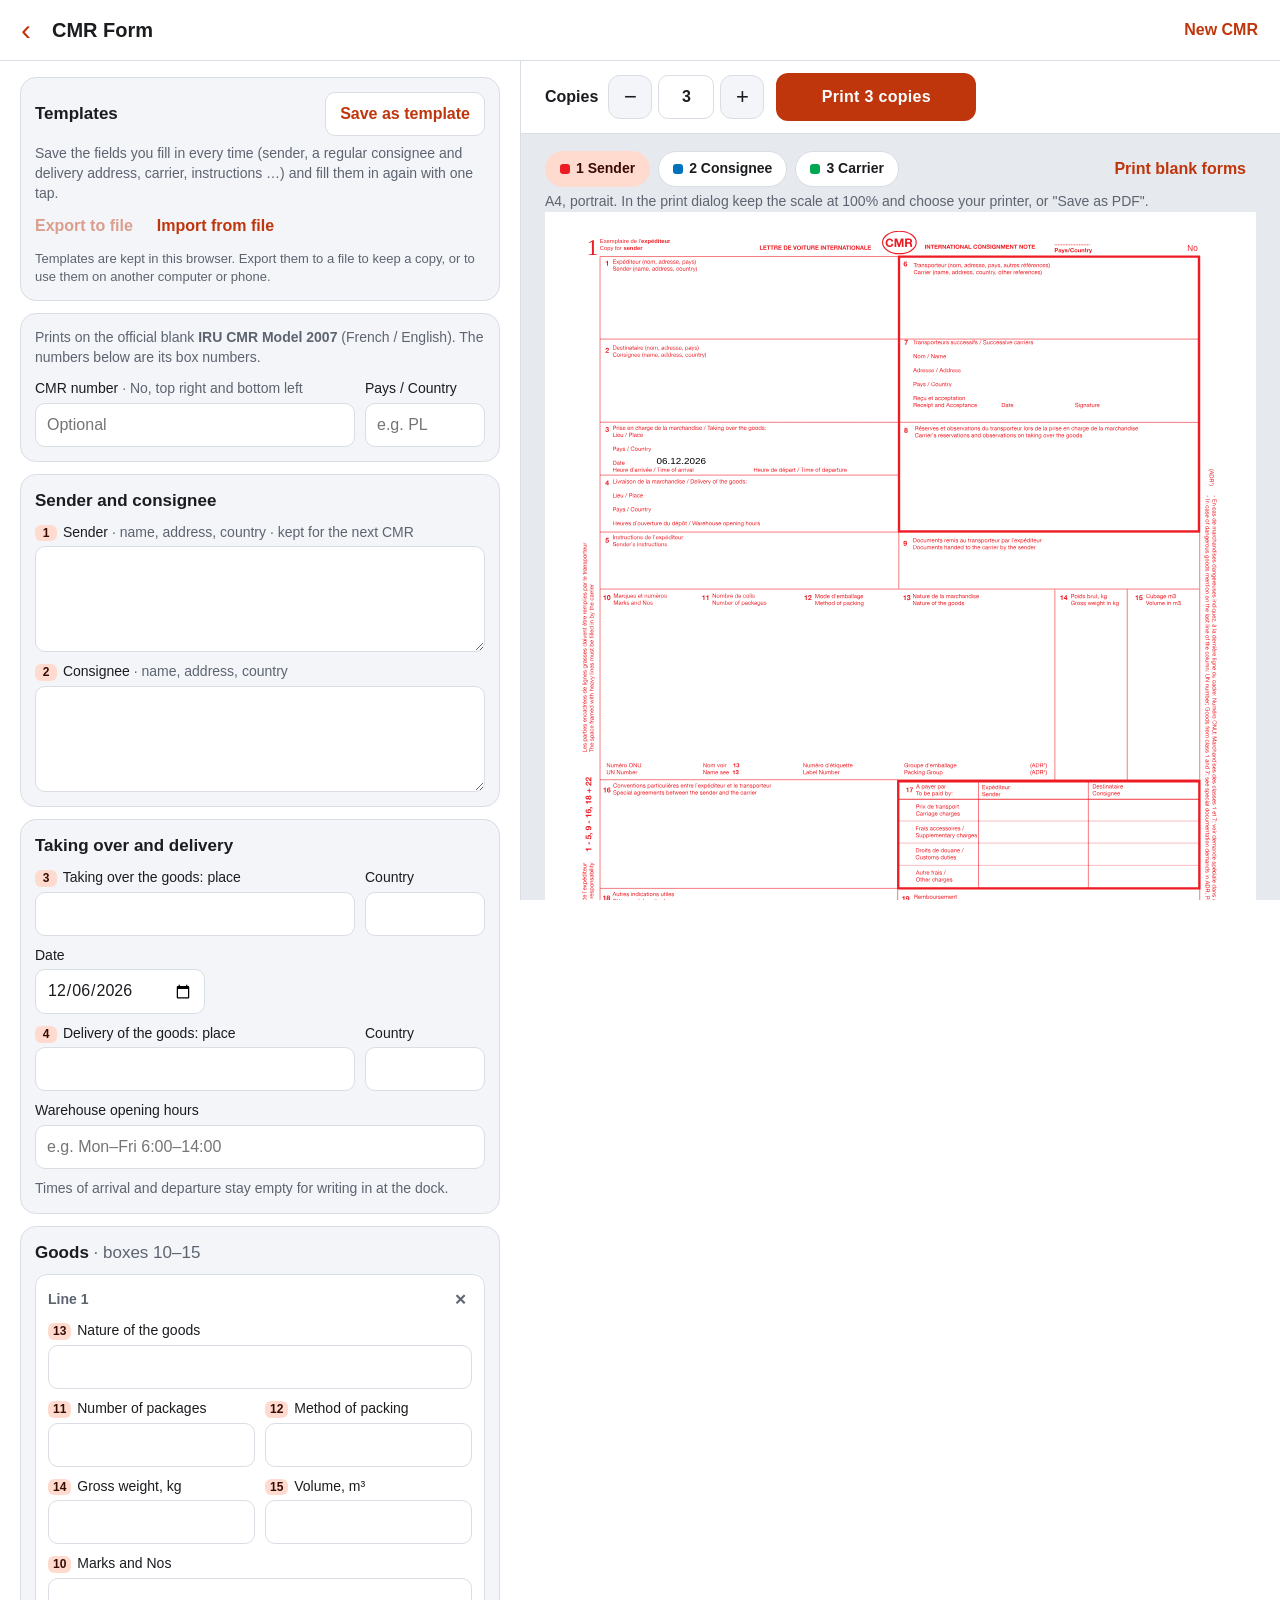
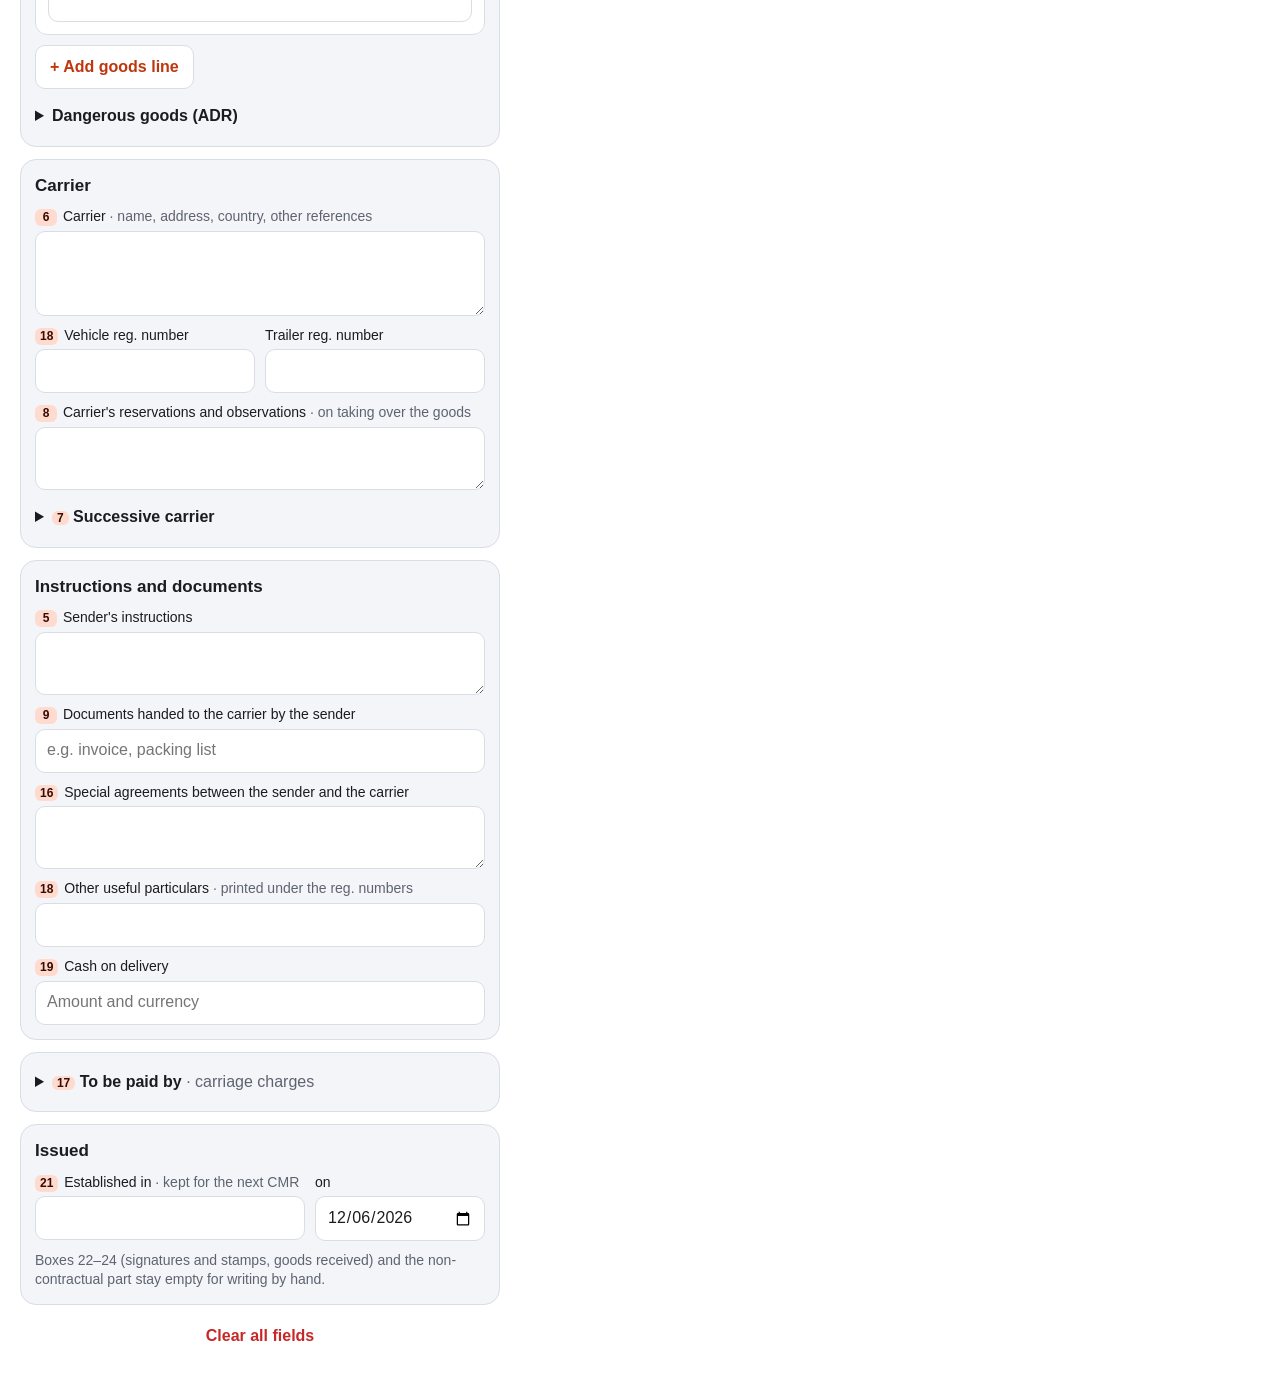
==== commit d62e8304: "CMR Form: save recurring fields as templates, export and import them as a file Fields that repeat on" ====
--- a/cmr/index.html
+++ b/cmr/index.html
@@ -27,6 +27,21 @@
   <div class="layout">
     <form id="form" class="editor" autocomplete="off" novalidate>
 
+      <section class="card templates">
+        <div class="card-head">
+          <h2>Templates</h2>
+          <button id="tpl-save" class="secondary-btn" type="button">Save as template</button>
+        </div>
+        <p id="tpl-empty" class="hint">Save the fields you fill in every time (sender, a regular consignee and delivery address, carrier, instructions …) and fill them in again with one tap.</p>
+        <ul id="tpl-list" class="tpl-list"></ul>
+        <div class="tpl-file">
+          <button id="tpl-export" class="text-btn" type="button">Export to file</button>
+          <button id="tpl-import-btn" class="text-btn" type="button">Import from file</button>
+          <input id="tpl-import" type="file" accept=".json,application/json" hidden>
+        </div>
+        <p class="hint small">Templates are kept in this browser. Export them to a file to keep a copy, or to use them on another computer or phone.</p>
+      </section>
+
       <section class="card">
         <p class="form-note">Prints on the official blank <strong>IRU CMR Model 2007</strong> (French / English). The numbers below are its box numbers.</p>
         <div class="row">
@@ -197,6 +212,28 @@
   </div>
 </div>
 
+<dialog id="tpl-dialog" class="dialog" aria-labelledby="tpl-dialog-title">
+  <form id="tpl-form" method="dialog">
+    <h2 id="tpl-dialog-title">Save as template</h2>
+    <label class="field">
+      <span class="fl">Name</span>
+      <input id="tpl-name" type="text" maxlength="80" required placeholder="e.g. Muster Handel, Dortmund" autocomplete="off">
+    </label>
+    <fieldset class="tpl-groups">
+      <legend class="fl">Save these fields</legend>
+      <div id="tpl-groups"></div>
+    </fieldset>
+    <p class="hint small">Parts that are empty are not listed. The CMR number, the dates and the carrier's reservations are never saved.</p>
+    <p id="tpl-error" class="tpl-error" role="alert" hidden></p>
+    <div class="dialog-actions">
+      <button class="text-btn" type="button" id="tpl-cancel">Cancel</button>
+      <button class="primary-btn" type="submit" id="tpl-confirm">Save template</button>
+    </div>
+  </form>
+</dialog>
+
+<div id="toast" class="toast" role="status" hidden><span id="toast-text"></span><button id="toast-undo" class="text-btn" type="button" hidden>Undo</button></div>
+
 <datalist id="packing-list">
   <option value="EUR pallet">
   <option value="Pallet">
--- a/cmr/styles.css
+++ b/cmr/styles.css
@@ -275,6 +275,92 @@
 
 .clear { display: block; margin: 4px auto 0; }
 
+/* ---------- Templates ---------- */
+
+.card-head { display: flex; align-items: center; justify-content: space-between; gap: 8px; margin-bottom: 8px; }
+.card-head h2 { margin: 0; }
+.hint.small { font-size: 13px; }
+.tpl-list { list-style: none; margin: 0; padding: 0; }
+.tpl {
+  display: flex;
+  align-items: center;
+  gap: 8px;
+  padding: 8px 4px 8px 12px;
+  margin-bottom: 8px;
+  border: 1px solid var(--line);
+  border-radius: 12px;
+  background: var(--bg);
+}
+.tpl-text { flex: 1; min-width: 0; display: flex; flex-direction: column; }
+.tpl-text b { overflow: hidden; text-overflow: ellipsis; white-space: nowrap; }
+.tpl-text span { overflow: hidden; text-overflow: ellipsis; white-space: nowrap; color: var(--muted); font-size: 13px; }
+.tpl .secondary-btn { padding: 8px 16px; }
+.tpl-file { display: flex; flex-wrap: wrap; gap: 4px; margin: 4px -10px 0; }
+.text-btn:disabled { opacity: 0.45; cursor: default; background: none; }
+
+.dialog {
+  width: min(520px, calc(100% - 24px));
+  max-height: calc(100% - 24px);
+  padding: 20px 20px 0;
+  border: 1px solid var(--line);
+  border-radius: 18px;
+  background: var(--bg);
+  color: var(--text);
+}
+.dialog::backdrop { background: rgba(0, 0, 0, 0.45); }
+.dialog h2 { margin: 0 0 14px; font-size: 19px; }
+.tpl-groups { margin: 4px 0 8px; padding: 0; border: 0; min-width: 0; }
+.tpl-groups legend { margin-bottom: 4px; padding: 0; }
+.check { display: flex; align-items: flex-start; gap: 10px; padding: 9px 2px; border-bottom: 1px solid var(--line); cursor: pointer; }
+.check:last-child { border-bottom: 0; }
+.check input { width: 20px; height: 20px; margin: 1px 0 0; flex: none; accent-color: var(--primary); }
+.check-text { min-width: 0; display: flex; flex-direction: column; font-size: 15px; }
+.check-text small { overflow: hidden; text-overflow: ellipsis; white-space: nowrap; color: var(--muted); font-size: 13px; }
+.box-no {
+  display: inline-block;
+  padding: 0 5px;
+  margin-right: 2px;
+  border-radius: 6px;
+  background: var(--primary-soft);
+  color: var(--on-primary-soft);
+  font-size: 12px;
+}
+.tpl-error { margin: 8px 0 0; color: var(--danger); font-weight: 600; }
+/* The buttons stay in view when the list is long (phones). */
+.dialog-actions {
+  position: sticky;
+  bottom: 0;
+  display: flex;
+  justify-content: flex-end;
+  align-items: center;
+  gap: 8px;
+  margin-top: 8px;
+  padding: 12px 0 16px;
+  border-top: 1px solid var(--line);
+  background: var(--bg);
+}
+
+.toast {
+  position: fixed;
+  left: 50%;
+  bottom: calc(env(safe-area-inset-bottom) + 84px);
+  z-index: 20;
+  transform: translateX(-50%);
+  display: flex;
+  align-items: center;
+  gap: 8px;
+  width: max-content;
+  max-width: calc(100% - 32px);
+  padding: 10px 10px 10px 16px;
+  border-radius: 12px;
+  background: #263238;
+  color: #fff;
+  box-shadow: 0 6px 24px rgba(0, 0, 0, 0.25);
+  font-size: 15px;
+}
+.toast .text-btn { color: #ffb59d; }
+@media (min-width: 1000px) { .toast { bottom: 24px; } }
+
 .copies { display: flex; align-items: center; gap: 6px; }
 .copies-label { font-weight: 600; margin-right: 4px; }
 .copies input { width: 56px; min-height: 44px; text-align: center; padding: 6px; font-weight: 700; -moz-appearance: textfield; appearance: textfield; }
